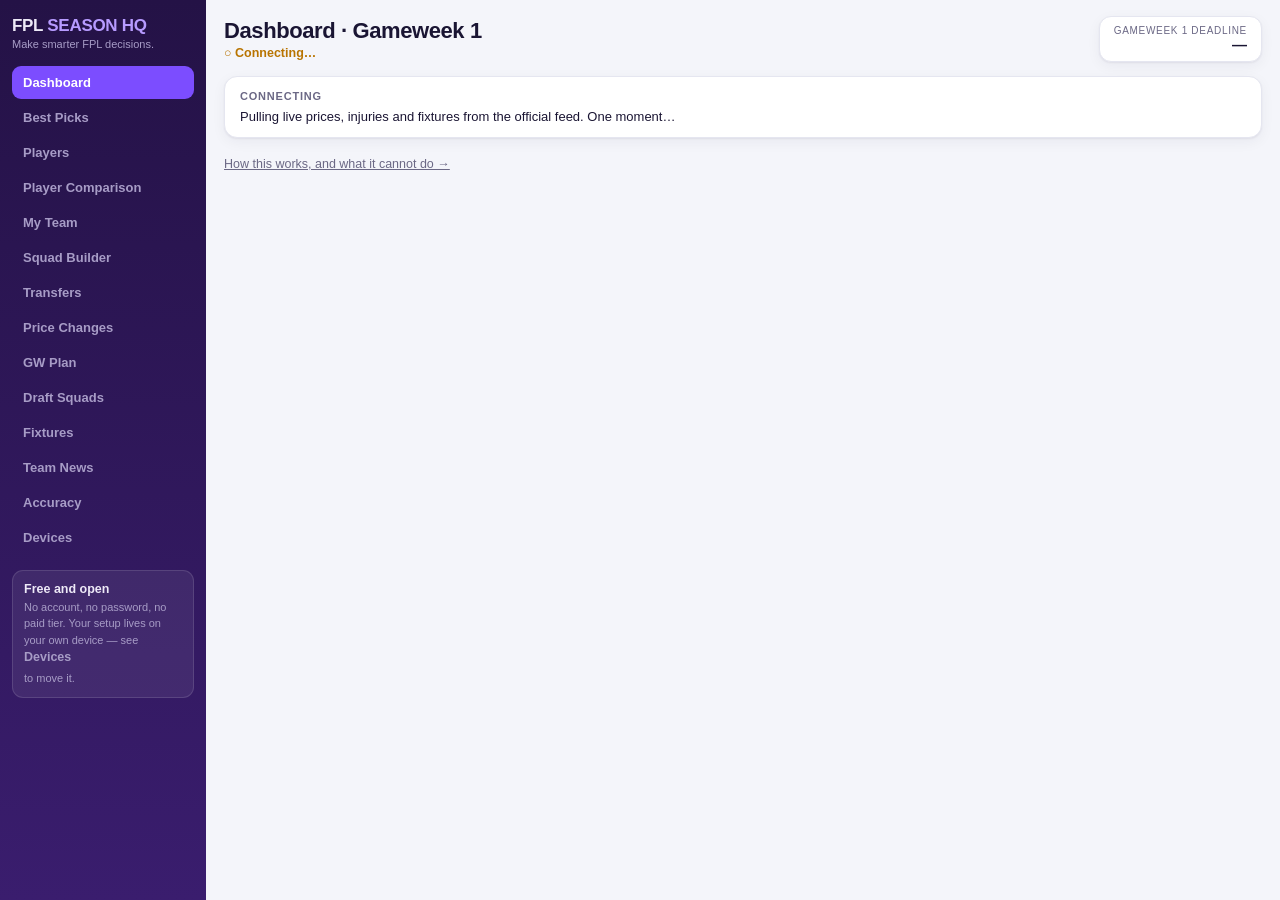
==== index.html @ 9ae7133c "Stamp asset version 8f7b4046 [skip ci]" ====
<!DOCTYPE html>
<html lang="en">
<head>
<meta charset="UTF-8">
<meta name="viewport" content="width=device-width, initial-scale=1.0">
<title>FPL Season HQ · Kevin v Leo v James</title>
<link rel="stylesheet" href="css/app.css?v=8f7b4046">
</head>
<body>
<div class="shell">
  <aside class="side">
    <div class="brand">FPL <span>SEASON HQ</span></div>
    <div class="brand-sub">Make smarter FPL decisions.</div>
    <div class="tabs">
      <button data-t="dash" class="on">Dashboard</button>
      <button data-t="picks">Best Picks</button>
      <button data-t="players">Players</button>
      <button data-t="compare">Player Comparison</button>
      <button data-t="myteam">My Team</button>
      <button data-t="builder">Squad Builder</button>
      <button data-t="transfers">Transfers</button>
      <button data-t="prices">Price Changes</button>
      <button data-t="planner">GW Plan</button>
      <button data-t="squads">Draft Squads</button>
      <button data-t="fixtures">Fixtures</button>
      <button data-t="news">Team News</button>
      <button data-t="accuracy">Accuracy</button>
      <button data-t="sync">Devices</button>
    </div>
    <div class="pro">
      <b>Free and open</b>
      <p>No account, no password, no paid tier. Your setup lives on your own device &mdash; see <b>Devices</b> to move it.</p>
    </div>
  </aside>
  <main class="main">
    <div class="topbar">
      <div class="h1" id="pageTitle">Dashboard<small id="liveStrip">Loading live data&hellip;</small></div>
      <div class="deadline" id="deadlineCard"><div class="k">Next deadline</div><div class="v">&mdash;</div></div>
    </div>
    <div id="view"></div>
    <div style="margin-top:16px;"><a href="how-it-works.html" style="font-size:12.5px;color:var(--sub);">How this works, and what it cannot do &rarr;</a></div>
  </main>
</div>

<script src="js/data.js?v=8f7b4046"></script>
<script src="js/app.js?v=8f7b4046"></script>
</body>
</html>
---- css/app.css ----
/* FPL Season HQ — phase 8 visual identity.
   Deliberately NOT the Premier League palette or branding: violet/indigo of our own,
   so the product can be sold under its own name. Light content area, dark sidebar. */
:root{
  --brand-1:#241246;--brand-2:#3A1D6E;--brand-ink:#EDE9F7;--brand-dim:#A79CC6;
  --accent:#7C4DFF;--accent-soft:#EFE9FF;
  --bg:#F4F5FA;--card:#FFFFFF;--card2:#F1F2F9;--line:#E5E6F0;
  --txt:#1A1533;--sub:#6B6885;
  --a:#00A870;--b:#3D6BE5;--c:#8B88A0;--warn:#B87400;--danger:#D94A4A;
  --kev:#00A870;--leo:#3D6BE5;--jam:#B87400;
  --accent-gold:#C6912B;--accentbtn:#EAF7F1;
  --shadow:0 1px 2px rgba(26,21,51,.06),0 4px 14px rgba(26,21,51,.05);
}
*{margin:0;padding:0;box-sizing:border-box;-webkit-tap-highlight-color:transparent;}
body{font-family:-apple-system,BlinkMacSystemFont,"Segoe UI",Roboto,sans-serif;background:var(--bg);color:var(--txt);font-size:15px;}

/* ---------- Shell ---------- */
.shell{display:flex;min-height:100vh;}
.side{width:206px;flex-shrink:0;background:linear-gradient(180deg,var(--brand-1),var(--brand-2));color:var(--brand-ink);padding:16px 12px;position:sticky;top:0;height:100vh;overflow-y:auto;}
.brand{font-size:17px;font-weight:800;letter-spacing:-.3px;line-height:1.15;margin-bottom:2px;}
.brand span{color:#B79BFF;}
.brand-sub{font-size:11px;color:var(--brand-dim);margin-bottom:16px;}
.main{flex:1;min-width:0;padding:16px 18px 40px;max-width:1180px;}
.topbar{display:flex;align-items:center;justify-content:space-between;gap:12px;margin-bottom:14px;flex-wrap:wrap;}
.h1{font-size:22px;font-weight:800;letter-spacing:-.4px;}
.h1 small{display:block;font-size:12.5px;font-weight:500;color:var(--sub);letter-spacing:0;margin-top:2px;}
.deadline{background:var(--card);border:1px solid var(--line);border-radius:12px;padding:8px 14px;box-shadow:var(--shadow);text-align:right;}
.deadline .k{font-size:10px;text-transform:uppercase;letter-spacing:.7px;color:var(--sub);}
.deadline .v{font-size:15px;font-weight:800;}

/* ---------- Nav (keeps .tabs so the existing handler is untouched) ---------- */
.tabs{display:flex;flex-direction:column;gap:2px;}
.tabs button{width:100%;text-align:left;background:transparent;border:0;color:var(--brand-dim);border-radius:9px;padding:9px 11px;font-size:13px;font-weight:600;cursor:pointer;}
.tabs button:hover{background:rgba(255,255,255,.07);color:var(--brand-ink);}
.tabs button.on{background:var(--accent);color:#fff;}
.pro{margin-top:16px;background:rgba(255,255,255,.07);border:1px solid rgba(255,255,255,.12);border-radius:11px;padding:11px;}
.pro b{font-size:12.5px;display:block;margin-bottom:3px;}
.pro p{font-size:11px;color:var(--brand-dim);line-height:1.5;}

/* ---------- Cards ---------- */
.card{background:var(--card);border:1px solid var(--line);border-radius:13px;padding:13px 15px;margin-bottom:12px;box-shadow:var(--shadow);}
.card .lbl{font-size:11px;color:var(--sub);text-transform:uppercase;letter-spacing:.8px;margin-bottom:7px;font-weight:700;}
.grid{display:grid;gap:12px;}
.g4{grid-template-columns:repeat(4,1fr);}
.g2{grid-template-columns:repeat(2,1fr);}
.g3{grid-template-columns:2fr 1fr;}
.hero{background:var(--card);border:1px solid var(--line);border-radius:13px;padding:12px;box-shadow:var(--shadow);}
.hero .tag{font-size:9.5px;text-transform:uppercase;letter-spacing:.8px;font-weight:800;color:var(--accent);margin-bottom:8px;}
.hero .nm{font-size:14.5px;font-weight:700;line-height:1.2;}
.hero .big{font-size:19px;font-weight:800;margin-top:3px;}
.hero .sm{font-size:11.5px;color:var(--sub);margin-top:2px;}
.avatar{width:38px;height:38px;border-radius:11px;display:flex;align-items:center;justify-content:center;font-size:12px;font-weight:800;flex-shrink:0;}

/* ---------- Rows & tables ---------- */
.sec{font-size:12px;color:var(--sub);text-transform:uppercase;letter-spacing:.8px;margin:14px 0 4px;font-weight:700;}
.row{display:flex;align-items:center;gap:8px;padding:7px 0;border-bottom:1px solid var(--line);font-size:13.5px;}
.row:last-child{border-bottom:none;}
.rk{font-size:11.5px;color:var(--sub);width:26px;text-align:right;flex-shrink:0;}
.gr{font-size:11px;font-weight:800;border-radius:6px;padding:2px 0;width:20px;text-align:center;flex-shrink:0;}
.gr.A{background:rgba(0,168,112,.13);color:var(--a);}
.gr.B{background:rgba(61,107,229,.13);color:var(--b);}
.gr.C{background:rgba(139,136,160,.16);color:var(--c);}
.tc{font-size:10px;font-weight:800;border-radius:6px;padding:3px 6px;flex-shrink:0;}
.pn{flex:1;min-width:0;white-space:nowrap;overflow:hidden;text-overflow:ellipsis;font-weight:600;}
.pn small{color:var(--sub);font-size:11px;margin-left:4px;font-weight:500;}
.val{font-size:12.5px;color:var(--sub);flex-shrink:0;width:46px;text-align:right;font-weight:600;}
.own{font-size:10.5px;font-weight:800;border-radius:5px;padding:2px 6px;flex-shrink:0;width:36px;text-align:center;}
.own.K{background:rgba(0,168,112,.13);color:var(--kev);}
.own.L{background:rgba(61,107,229,.13);color:var(--leo);}
.own.J{background:rgba(184,116,0,.13);color:var(--jam);}
.own.F{background:transparent;color:var(--sub);border:1px solid var(--line);}
.filters{display:flex;gap:6px;margin-bottom:10px;flex-wrap:wrap;}
.filters button{background:var(--card);border:1px solid var(--line);color:var(--sub);border-radius:9px;padding:7px 13px;font-size:12.5px;font-weight:600;cursor:pointer;}
.filters button.on{background:var(--accent);color:#fff;border-color:var(--accent);}
input[type=text]{width:100%;background:var(--card);border:1px solid var(--line);color:var(--txt);border-radius:9px;padding:9px 11px;font-size:14px;margin-bottom:8px;}
select{background:var(--card);border:1px solid var(--line);color:var(--txt);border-radius:9px;padding:9px 11px;font-size:14px;margin-bottom:10px;width:100%;max-width:280px;box-shadow:var(--shadow);}
.teams{display:grid;grid-template-columns:repeat(3,1fr);gap:10px;margin-bottom:12px;}
.team{background:var(--card);border:1px solid var(--line);border-radius:13px;padding:10px 12px;box-shadow:var(--shadow);}
.team .tn{font-size:13px;font-weight:700;}
.team.kev{border-color:rgba(0,168,112,.45);}
.team.kev .tn{color:var(--kev);}.team.leo .tn{color:var(--leo);}.team.jam .tn{color:var(--jam);}
.team .score{font-size:20px;font-weight:800;}
.team .meta{font-size:11px;color:var(--sub);line-height:1.5;}
.note{font-size:12.5px;color:var(--sub);line-height:1.6;margin-bottom:12px;}
.note b{color:var(--txt);}
.fxbar{display:inline-block;width:44px;text-align:center;font-size:11px;font-weight:800;border-radius:6px;padding:3px 0;flex-shrink:0;}
.fx5{background:rgba(0,168,112,.16);color:var(--a);}
.fx4{background:rgba(0,168,112,.1);color:#12996d;}
.fx3{background:rgba(139,136,160,.14);color:var(--sub);}
.fx2{background:rgba(184,116,0,.14);color:var(--warn);}
.fx1{background:rgba(217,74,74,.14);color:var(--danger);}
.pill{display:inline-block;background:var(--card2);border:1px solid var(--line);border-radius:6px;padding:2px 8px;font-size:11.5px;color:var(--sub);margin:2px 2px 2px 0;}

/* ---------- Fixture difficulty grid ---------- */
.fxgrid{width:100%;border-collapse:separate;border-spacing:3px;font-size:11px;}
.fxgrid th{font-size:9.5px;color:var(--sub);text-transform:uppercase;letter-spacing:.5px;font-weight:700;padding-bottom:2px;}
.fxgrid td.t{text-align:left;font-weight:700;font-size:11.5px;white-space:nowrap;}
.fxgrid td.c{text-align:center;border-radius:6px;font-weight:800;padding:4px 0;min-width:26px;}

/* ---------- Donut ---------- */
.donut-wrap{display:flex;align-items:center;gap:14px;flex-wrap:wrap;}
.legend{font-size:11.5px;line-height:1.85;flex:1;min-width:150px;}
.legend i{display:inline-block;width:9px;height:9px;border-radius:3px;margin-right:6px;}

/* ---------- Squad builder pitch ---------- */
.pitch{background:linear-gradient(180deg,#1B5E43 0%,#124430 100%);border:1px solid #124430;border-radius:14px;padding:14px 8px;margin-bottom:12px;}
.prow-l{font-size:10px;color:#9FD9BC;text-transform:uppercase;letter-spacing:.8px;text-align:center;margin:4px 0;font-weight:700;}
.prow{display:flex;justify-content:center;gap:6px;margin-bottom:6px;flex-wrap:wrap;}
.slot{width:64px;min-height:54px;border:1.5px dashed rgba(255,255,255,.35);border-radius:10px;display:flex;align-items:center;justify-content:center;color:rgba(255,255,255,.6);font-size:20px;font-weight:600;cursor:pointer;flex-shrink:0;}
.slot.filled{border-style:solid;border-color:rgba(255,255,255,.25);background:rgba(0,0,0,.22);display:block;padding:6px 4px;text-align:center;}
.slot .sn{font-size:10.5px;font-weight:800;color:#fff;white-space:nowrap;overflow:hidden;text-overflow:ellipsis;}
.slot .sm{font-size:9.5px;color:#9FD9BC;}
.slot .sv{font-size:12.5px;font-weight:800;color:#7DEBB6;}

/* ---------- Confidence, bars, chips ---------- */
.conf{font-size:10px;font-weight:800;border-radius:6px;padding:2px 6px;flex-shrink:0;}
.bar{height:7px;background:var(--card2);border-radius:4px;overflow:hidden;}
.bar>i{display:block;height:100%;background:var(--a);border-radius:4px;}
.chip{background:var(--card2);border:1px solid var(--line);color:var(--txt);border-radius:9px;padding:7px 11px;font-size:12px;font-weight:600;cursor:pointer;}
.crow{display:flex;align-items:center;gap:6px;padding:6px 0;border-bottom:1px solid var(--line);font-size:12.5px;}
.crow:last-child{border-bottom:none;}
.ck{flex:1;min-width:0;color:var(--sub);white-space:nowrap;overflow:hidden;text-overflow:ellipsis;}
.cv{width:52px;text-align:right;flex-shrink:0;font-weight:600;}

/* ---------- News ---------- */
.news{display:flex;gap:9px;padding:8px 0;border-bottom:1px solid var(--line);font-size:12.5px;align-items:flex-start;}
.news:last-child{border-bottom:none;}
.news .nt{font-weight:700;}
.news .nb{color:var(--sub);line-height:1.5;}

/* ---------- CTA ---------- */
.cta{border-radius:13px;padding:15px;box-shadow:var(--shadow);}
.cta h3{font-size:15px;font-weight:800;margin-bottom:4px;}
.cta p{font-size:12.5px;line-height:1.55;margin-bottom:11px;}
.btn{display:inline-block;background:var(--accent);color:#fff;border:0;border-radius:9px;padding:9px 16px;font-size:12.5px;font-weight:700;cursor:pointer;}
.btn.ghost{background:transparent;border:1px solid var(--accent);color:var(--accent);}

/* ---------- Mobile ---------- */
@media(max-width:860px){
  .shell{flex-direction:column;}
  .side{width:auto;height:auto;position:static;padding:12px;}
  .brand-sub{margin-bottom:10px;}
  .tabs{flex-direction:row;overflow-x:auto;gap:6px;padding-bottom:2px;}
  .tabs button{width:auto;flex:0 0 auto;white-space:nowrap;background:rgba(255,255,255,.08);padding:8px 13px;}
  .pro{display:none;}
  .main{padding:14px 12px 34px;}
  .h1{font-size:19px;}
  .g4{grid-template-columns:repeat(2,1fr);}
  .g2,.g3{grid-template-columns:1fr;}
  .teams{gap:7px;}
}
@media(max-width:420px){
  .g4{grid-template-columns:1fr;}
}
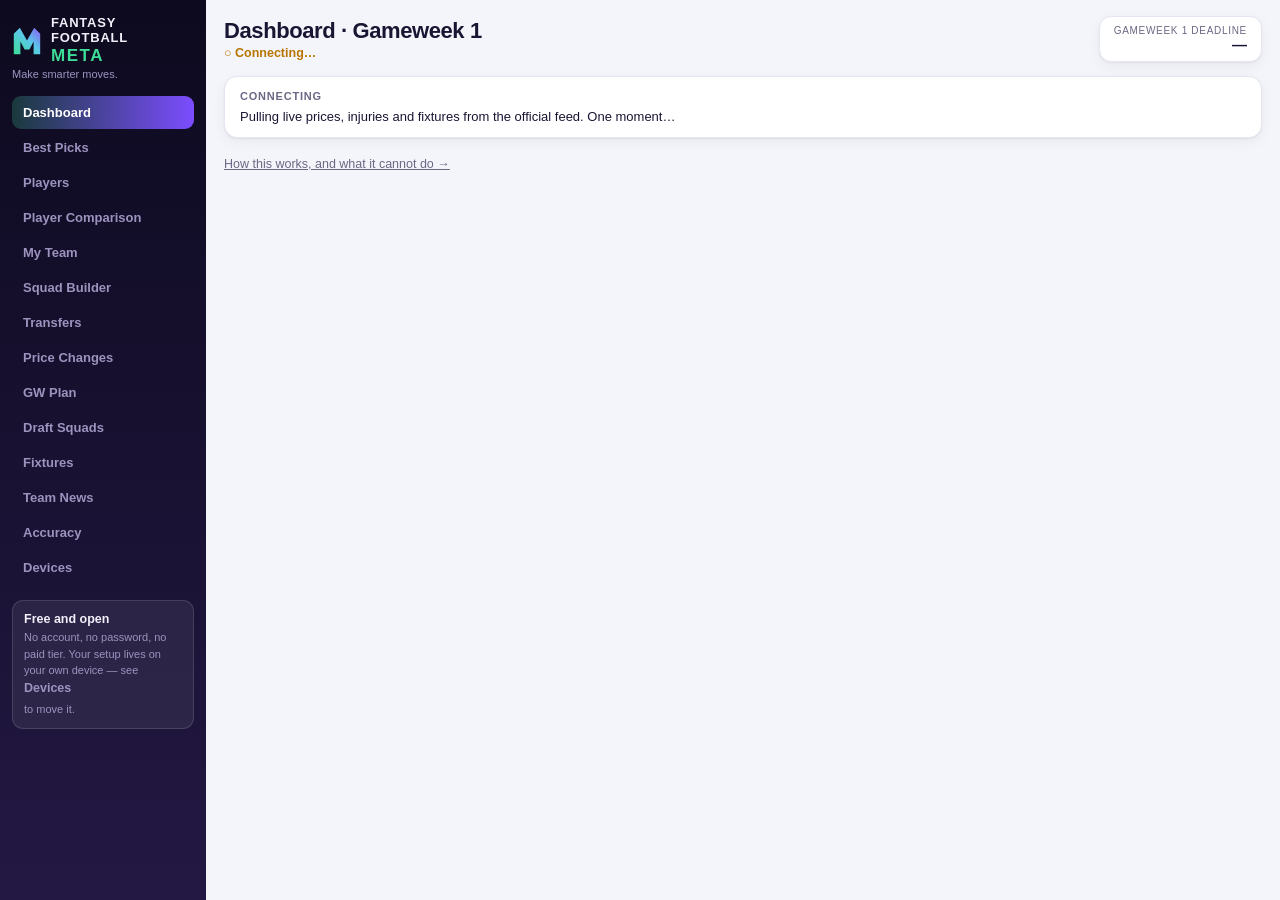
==== commit 278ce1f5: "Rebrand to Fantasy Football Meta: own SVG mark, mint-to-violet identity, new name across app, guide," ====
--- a/index.html
+++ b/index.html
@@ -3,14 +3,20 @@
 <head>
 <meta charset="UTF-8">
 <meta name="viewport" content="width=device-width, initial-scale=1.0">
-<title>FPL Season HQ · Kevin v Leo v James</title>
+<meta name="description" content="Fantasy Football Meta — predicted points, Meta ratings and transfer decisions for fantasy football managers, with a public accuracy record.">
+<link rel="icon" href="data:image/svg+xml,%3Csvg xmlns='http://www.w3.org/2000/svg' viewBox='0 0 100 100'%3E%3Crect width='100' height='100' rx='22' fill='%230D0A1F'/%3E%3Cpath fill='%233DDC97' d='M14 88V30l18-18 18 34 18-34 18 18v58H70V54L58 76H42L30 54v34z'/%3E%3C/svg%3E">
+<title>Fantasy Football Meta · Make smarter moves</title>
 <link rel="stylesheet" href="css/app.css?v=8f7b4046">
 </head>
 <body>
+<svg width="0" height="0" style="position:absolute" aria-hidden="true"><defs>
+<linearGradient id="mg" x1="0" y1="1" x2="1" y2="0">
+<stop offset="0%" stop-color="#3DDC97"/><stop offset="55%" stop-color="#5BC8E8"/><stop offset="100%" stop-color="#8B5CF6"/>
+</linearGradient></defs></svg>
 <div class="shell">
   <aside class="side">
-    <div class="brand">FPL <span>SEASON HQ</span></div>
-    <div class="brand-sub">Make smarter FPL decisions.</div>
+    <div class="brandbox"><svg class="mark" viewBox="0 0 100 100" aria-hidden="true"><path fill="url(#mg)" d="M6 94V26L26 6l24 42L74 6l20 20v68H72V52L58 78H42L28 52v42z"/></svg><div><div class="brand">FANTASY FOOTBALL<br><span>META</span></div></div></div>
+    <div class="brand-sub">Make smarter moves.</div>
     <div class="tabs">
       <button data-t="dash" class="on">Dashboard</button>
       <button data-t="picks">Best Picks</button>
--- a/css/app.css
+++ b/css/app.css
@@ -1,9 +1,9 @@
-/* FPL Season HQ — phase 8 visual identity.
-   Deliberately NOT the Premier League palette or branding: violet/indigo of our own,
-   so the product can be sold under its own name. Light content area, dark sidebar. */
+/* Fantasy Football Meta — brand identity.
+   Own name, own palette (deep indigo, mint-to-violet gradient), no borrowed marks.
+   Light content area on a dark brand sidebar. */
 :root{
-  --brand-1:#241246;--brand-2:#3A1D6E;--brand-ink:#EDE9F7;--brand-dim:#A79CC6;
-  --accent:#7C4DFF;--accent-soft:#EFE9FF;
+  --brand-1:#0D0A1F;--brand-2:#231843;--brand-ink:#F2EFFA;--brand-dim:#9C93BE;
+  --accent:#7C4DFF;--accent-soft:#EFE9FF;--mint:#3DDC97;
   --bg:#F4F5FA;--card:#FFFFFF;--card2:#F1F2F9;--line:#E5E6F0;
   --txt:#1A1533;--sub:#6B6885;
   --a:#00A870;--b:#3D6BE5;--c:#8B88A0;--warn:#B87400;--danger:#D94A4A;
@@ -17,8 +17,10 @@
 /* ---------- Shell ---------- */
 .shell{display:flex;min-height:100vh;}
 .side{width:206px;flex-shrink:0;background:linear-gradient(180deg,var(--brand-1),var(--brand-2));color:var(--brand-ink);padding:16px 12px;position:sticky;top:0;height:100vh;overflow-y:auto;}
-.brand{font-size:17px;font-weight:800;letter-spacing:-.3px;line-height:1.15;margin-bottom:2px;}
-.brand span{color:#B79BFF;}
+.brandbox{display:flex;align-items:center;gap:9px;margin-bottom:3px;}
+.mark{width:30px;height:30px;flex-shrink:0;}
+.brand{font-size:13px;font-weight:800;letter-spacing:.06em;line-height:1.15;}
+.brand span{color:var(--mint);font-size:17px;letter-spacing:.09em;}
 .brand-sub{font-size:11px;color:var(--brand-dim);margin-bottom:16px;}
 .main{flex:1;min-width:0;padding:16px 18px 40px;max-width:1180px;}
 .topbar{display:flex;align-items:center;justify-content:space-between;gap:12px;margin-bottom:14px;flex-wrap:wrap;}
@@ -32,7 +34,7 @@
 .tabs{display:flex;flex-direction:column;gap:2px;}
 .tabs button{width:100%;text-align:left;background:transparent;border:0;color:var(--brand-dim);border-radius:9px;padding:9px 11px;font-size:13px;font-weight:600;cursor:pointer;}
 .tabs button:hover{background:rgba(255,255,255,.07);color:var(--brand-ink);}
-.tabs button.on{background:var(--accent);color:#fff;}
+.tabs button.on{background:linear-gradient(90deg,rgba(61,220,151,.22),var(--accent));color:#fff;}
 .pro{margin-top:16px;background:rgba(255,255,255,.07);border:1px solid rgba(255,255,255,.12);border-radius:11px;padding:11px;}
 .pro b{font-size:12.5px;display:block;margin-bottom:3px;}
 .pro p{font-size:11px;color:var(--brand-dim);line-height:1.5;}
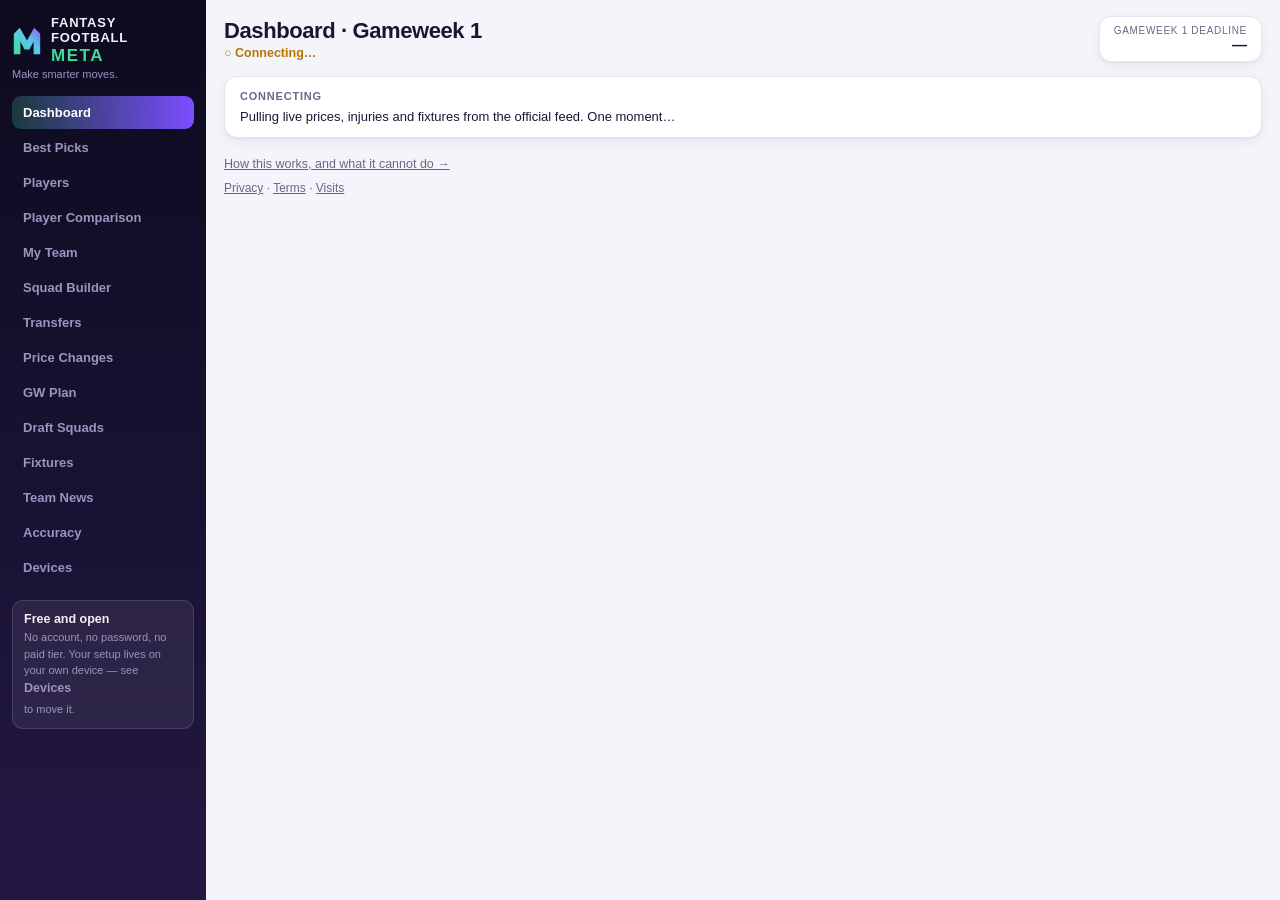
==== commit bc4d2084: "Genericise the drafted squads, add privacy/terms, add a visit counter Three things, all needed befor" ====
--- a/index.html
+++ b/index.html
@@ -6,7 +6,7 @@
 <meta name="description" content="Fantasy Football Meta — predicted points, Meta ratings and transfer decisions for fantasy football managers, with a public accuracy record.">
 <link rel="icon" href="data:image/svg+xml,%3Csvg xmlns='http://www.w3.org/2000/svg' viewBox='0 0 100 100'%3E%3Crect width='100' height='100' rx='22' fill='%230D0A1F'/%3E%3Cpath fill='%233DDC97' d='M14 88V30l18-18 18 34 18-34 18 18v58H70V54L58 76H42L30 54v34z'/%3E%3C/svg%3E">
 <title>Fantasy Football Meta · Make smarter moves</title>
-<link rel="stylesheet" href="css/app.css?v=8f7b4046">
+<link rel="stylesheet" href="css/app.css?v=4df8e687">
 </head>
 <body>
 <svg width="0" height="0" style="position:absolute" aria-hidden="true"><defs>
@@ -45,10 +45,16 @@
     </div>
     <div id="view"></div>
     <div style="margin-top:16px;"><a href="how-it-works.html" style="font-size:12.5px;color:var(--sub);">How this works, and what it cannot do &rarr;</a></div>
+    <div style="margin-top:10px;font-size:12px;color:var(--sub);">
+      <a href="privacy.html" style="color:var(--sub);">Privacy</a> &middot;
+      <a href="terms.html" style="color:var(--sub);">Terms</a> &middot;
+      <a href="stats.html" style="color:var(--sub);">Visits</a>
+    </div>
   </main>
 </div>
 
-<script src="js/data.js?v=8f7b4046"></script>
-<script src="js/app.js?v=8f7b4046"></script>
+<script src="js/data.js?v=4df8e687"></script>
+<script src="js/app.js?v=4df8e687"></script>
+<script src="js/count.js?v=4df8e687"></script>
 </body>
 </html>
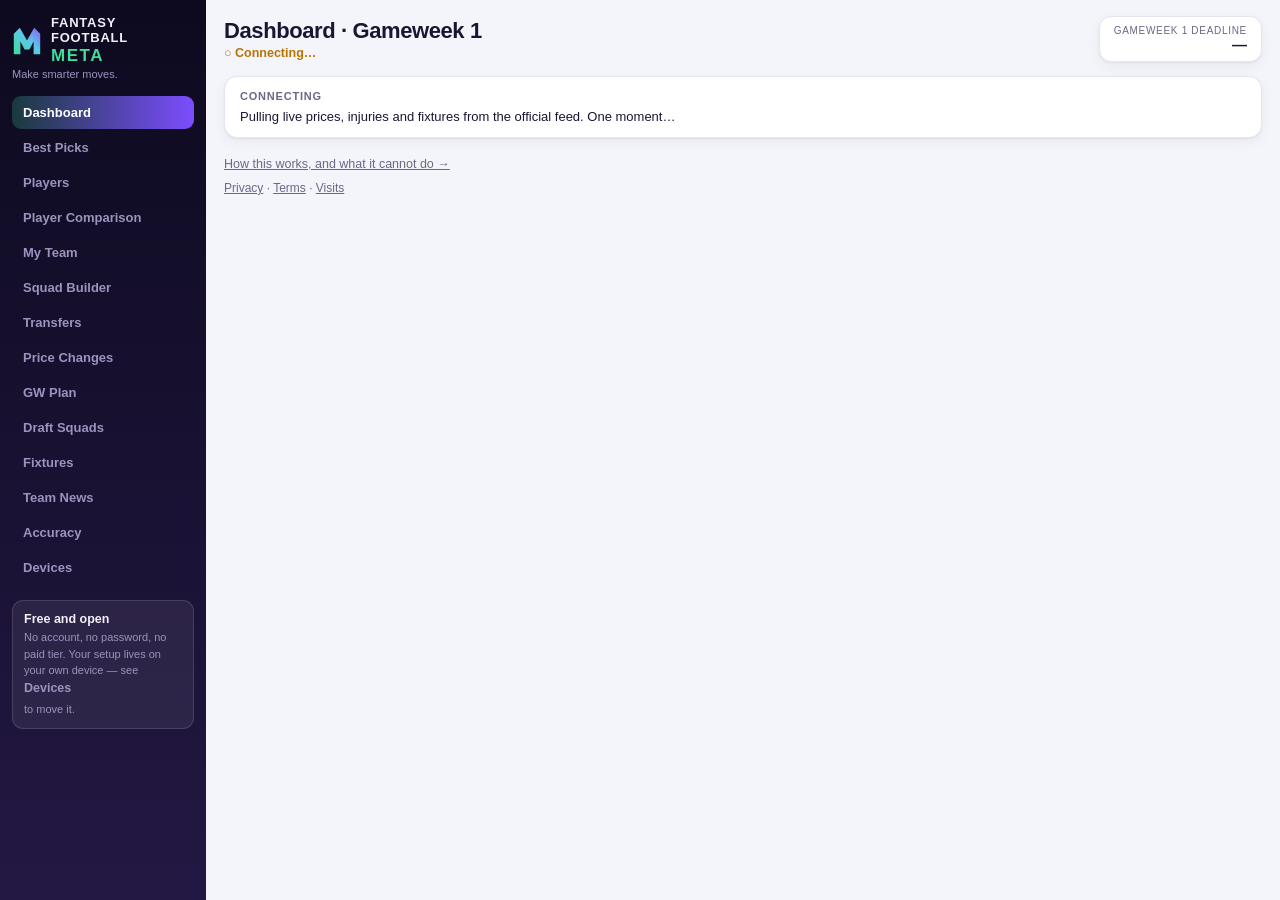
==== commit f86ece23: "Stamp asset version a27a24da [skip ci]" ====
--- a/index.html
+++ b/index.html
@@ -6,7 +6,7 @@
 <meta name="description" content="Fantasy Football Meta — predicted points, Meta ratings and transfer decisions for fantasy football managers, with a public accuracy record.">
 <link rel="icon" href="data:image/svg+xml,%3Csvg xmlns='http://www.w3.org/2000/svg' viewBox='0 0 100 100'%3E%3Crect width='100' height='100' rx='22' fill='%230D0A1F'/%3E%3Cpath fill='%233DDC97' d='M14 88V30l18-18 18 34 18-34 18 18v58H70V54L58 76H42L30 54v34z'/%3E%3C/svg%3E">
 <title>Fantasy Football Meta · Make smarter moves</title>
-<link rel="stylesheet" href="css/app.css?v=4df8e687">
+<link rel="stylesheet" href="css/app.css?v=a27a24da">
 </head>
 <body>
 <svg width="0" height="0" style="position:absolute" aria-hidden="true"><defs>
@@ -53,8 +53,8 @@
   </main>
 </div>
 
-<script src="js/data.js?v=4df8e687"></script>
-<script src="js/app.js?v=4df8e687"></script>
-<script src="js/count.js?v=4df8e687"></script>
+<script src="js/data.js?v=a27a24da"></script>
+<script src="js/app.js?v=a27a24da"></script>
+<script src="js/count.js?v=a27a24da"></script>
 </body>
 </html>
--- a/css/app.css
+++ b/css/app.css
@@ -7,7 +7,7 @@
   --bg:#F4F5FA;--card:#FFFFFF;--card2:#F1F2F9;--line:#E5E6F0;
   --txt:#1A1533;--sub:#6B6885;
   --a:#00A870;--b:#3D6BE5;--c:#8B88A0;--warn:#B87400;--danger:#D94A4A;
-  --kev:#00A870;--leo:#3D6BE5;--jam:#B87400;
+  --sq-a:#00A870;--sq-b:#3D6BE5;--sq-c:#B87400;
   --accent-gold:#C6912B;--accentbtn:#EAF7F1;
   --shadow:0 1px 2px rgba(26,21,51,.06),0 4px 14px rgba(26,21,51,.05);
 }
@@ -67,9 +67,9 @@
 .pn small{color:var(--sub);font-size:11px;margin-left:4px;font-weight:500;}
 .val{font-size:12.5px;color:var(--sub);flex-shrink:0;width:46px;text-align:right;font-weight:600;}
 .own{font-size:10.5px;font-weight:800;border-radius:5px;padding:2px 6px;flex-shrink:0;width:36px;text-align:center;}
-.own.K{background:rgba(0,168,112,.13);color:var(--kev);}
-.own.L{background:rgba(61,107,229,.13);color:var(--leo);}
-.own.J{background:rgba(184,116,0,.13);color:var(--jam);}
+.own.K{background:rgba(0,168,112,.13);color:var(--sq-a);}
+.own.L{background:rgba(61,107,229,.13);color:var(--sq-b);}
+.own.J{background:rgba(184,116,0,.13);color:var(--sq-c);}
 .own.F{background:transparent;color:var(--sub);border:1px solid var(--line);}
 .filters{display:flex;gap:6px;margin-bottom:10px;flex-wrap:wrap;}
 .filters button{background:var(--card);border:1px solid var(--line);color:var(--sub);border-radius:9px;padding:7px 13px;font-size:12.5px;font-weight:600;cursor:pointer;}
@@ -79,8 +79,8 @@
 .teams{display:grid;grid-template-columns:repeat(3,1fr);gap:10px;margin-bottom:12px;}
 .team{background:var(--card);border:1px solid var(--line);border-radius:13px;padding:10px 12px;box-shadow:var(--shadow);}
 .team .tn{font-size:13px;font-weight:700;}
-.team.kev{border-color:rgba(0,168,112,.45);}
-.team.kev .tn{color:var(--kev);}.team.leo .tn{color:var(--leo);}.team.jam .tn{color:var(--jam);}
+.team.sq-a{border-color:rgba(0,168,112,.45);}
+.team.sq-a .tn{color:var(--sq-a);}.team.sq-b .tn{color:var(--sq-b);}.team.sq-c .tn{color:var(--sq-c);}
 .team .score{font-size:20px;font-weight:800;}
 .team .meta{font-size:11px;color:var(--sub);line-height:1.5;}
 .note{font-size:12.5px;color:var(--sub);line-height:1.6;margin-bottom:12px;}
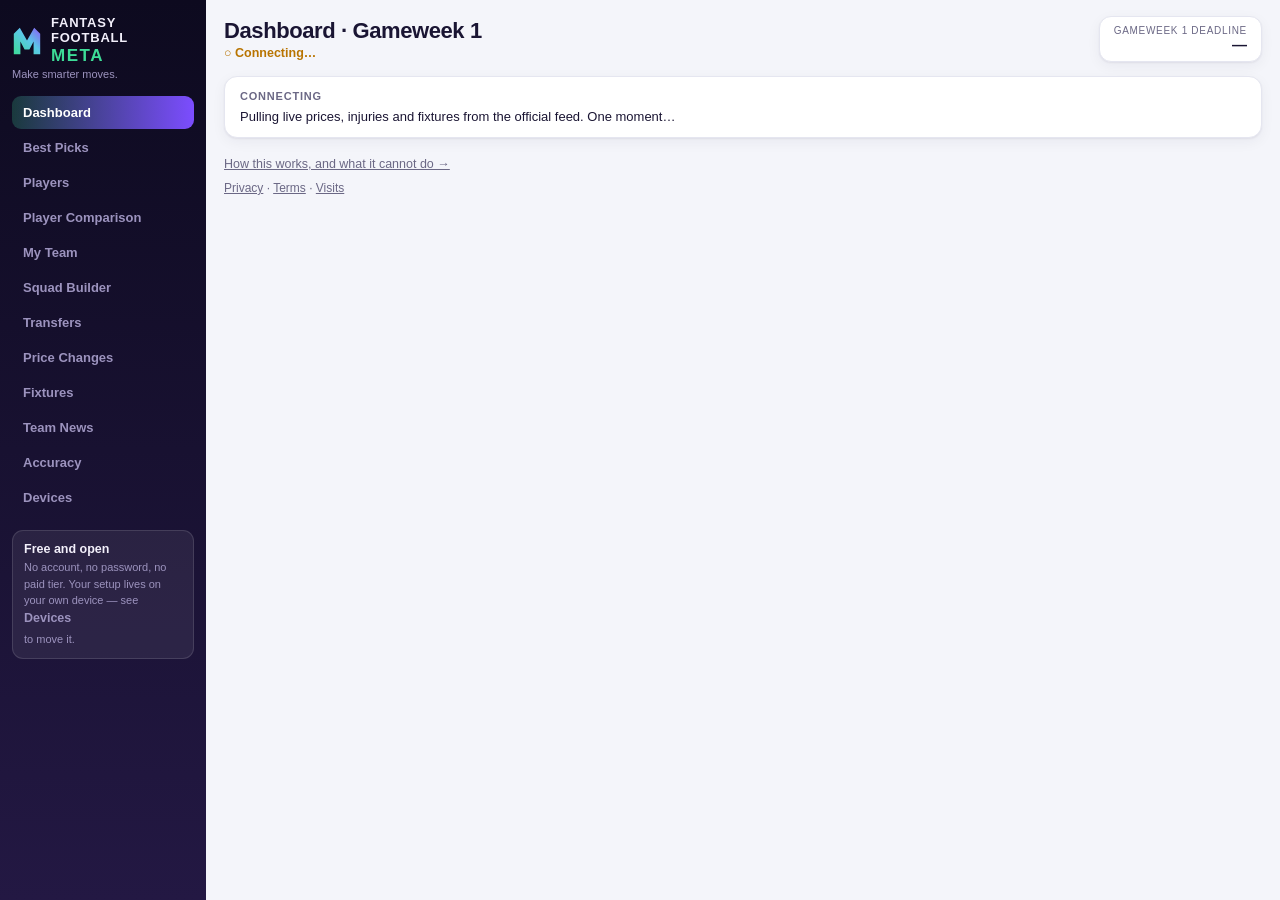
==== commit 880899e8: "Remove the three-manager draft system: Draft Squads and GW Plan sections, ownership data, family nam" ====
--- a/index.html
+++ b/index.html
@@ -26,8 +26,6 @@
       <button data-t="builder">Squad Builder</button>
       <button data-t="transfers">Transfers</button>
       <button data-t="prices">Price Changes</button>
-      <button data-t="planner">GW Plan</button>
-      <button data-t="squads">Draft Squads</button>
       <button data-t="fixtures">Fixtures</button>
       <button data-t="news">Team News</button>
       <button data-t="accuracy">Accuracy</button>
--- a/css/app.css
+++ b/css/app.css
@@ -7,7 +7,7 @@
   --bg:#F4F5FA;--card:#FFFFFF;--card2:#F1F2F9;--line:#E5E6F0;
   --txt:#1A1533;--sub:#6B6885;
   --a:#00A870;--b:#3D6BE5;--c:#8B88A0;--warn:#B87400;--danger:#D94A4A;
-  --sq-a:#00A870;--sq-b:#3D6BE5;--sq-c:#B87400;
+  
   --accent-gold:#C6912B;--accentbtn:#EAF7F1;
   --shadow:0 1px 2px rgba(26,21,51,.06),0 4px 14px rgba(26,21,51,.05);
 }
@@ -66,23 +66,11 @@
 .pn{flex:1;min-width:0;white-space:nowrap;overflow:hidden;text-overflow:ellipsis;font-weight:600;}
 .pn small{color:var(--sub);font-size:11px;margin-left:4px;font-weight:500;}
 .val{font-size:12.5px;color:var(--sub);flex-shrink:0;width:46px;text-align:right;font-weight:600;}
-.own{font-size:10.5px;font-weight:800;border-radius:5px;padding:2px 6px;flex-shrink:0;width:36px;text-align:center;}
-.own.K{background:rgba(0,168,112,.13);color:var(--sq-a);}
-.own.L{background:rgba(61,107,229,.13);color:var(--sq-b);}
-.own.J{background:rgba(184,116,0,.13);color:var(--sq-c);}
-.own.F{background:transparent;color:var(--sub);border:1px solid var(--line);}
 .filters{display:flex;gap:6px;margin-bottom:10px;flex-wrap:wrap;}
 .filters button{background:var(--card);border:1px solid var(--line);color:var(--sub);border-radius:9px;padding:7px 13px;font-size:12.5px;font-weight:600;cursor:pointer;}
 .filters button.on{background:var(--accent);color:#fff;border-color:var(--accent);}
 input[type=text]{width:100%;background:var(--card);border:1px solid var(--line);color:var(--txt);border-radius:9px;padding:9px 11px;font-size:14px;margin-bottom:8px;}
 select{background:var(--card);border:1px solid var(--line);color:var(--txt);border-radius:9px;padding:9px 11px;font-size:14px;margin-bottom:10px;width:100%;max-width:280px;box-shadow:var(--shadow);}
-.teams{display:grid;grid-template-columns:repeat(3,1fr);gap:10px;margin-bottom:12px;}
-.team{background:var(--card);border:1px solid var(--line);border-radius:13px;padding:10px 12px;box-shadow:var(--shadow);}
-.team .tn{font-size:13px;font-weight:700;}
-.team.sq-a{border-color:rgba(0,168,112,.45);}
-.team.sq-a .tn{color:var(--sq-a);}.team.sq-b .tn{color:var(--sq-b);}.team.sq-c .tn{color:var(--sq-c);}
-.team .score{font-size:20px;font-weight:800;}
-.team .meta{font-size:11px;color:var(--sub);line-height:1.5;}
 .note{font-size:12.5px;color:var(--sub);line-height:1.6;margin-bottom:12px;}
 .note b{color:var(--txt);}
 .fxbar{display:inline-block;width:44px;text-align:center;font-size:11px;font-weight:800;border-radius:6px;padding:3px 0;flex-shrink:0;}
@@ -149,8 +137,7 @@
   .h1{font-size:19px;}
   .g4{grid-template-columns:repeat(2,1fr);}
   .g2,.g3{grid-template-columns:1fr;}
-  .teams{gap:7px;}
-}
+  }
 @media(max-width:420px){
   .g4{grid-template-columns:1fr;}
 }
